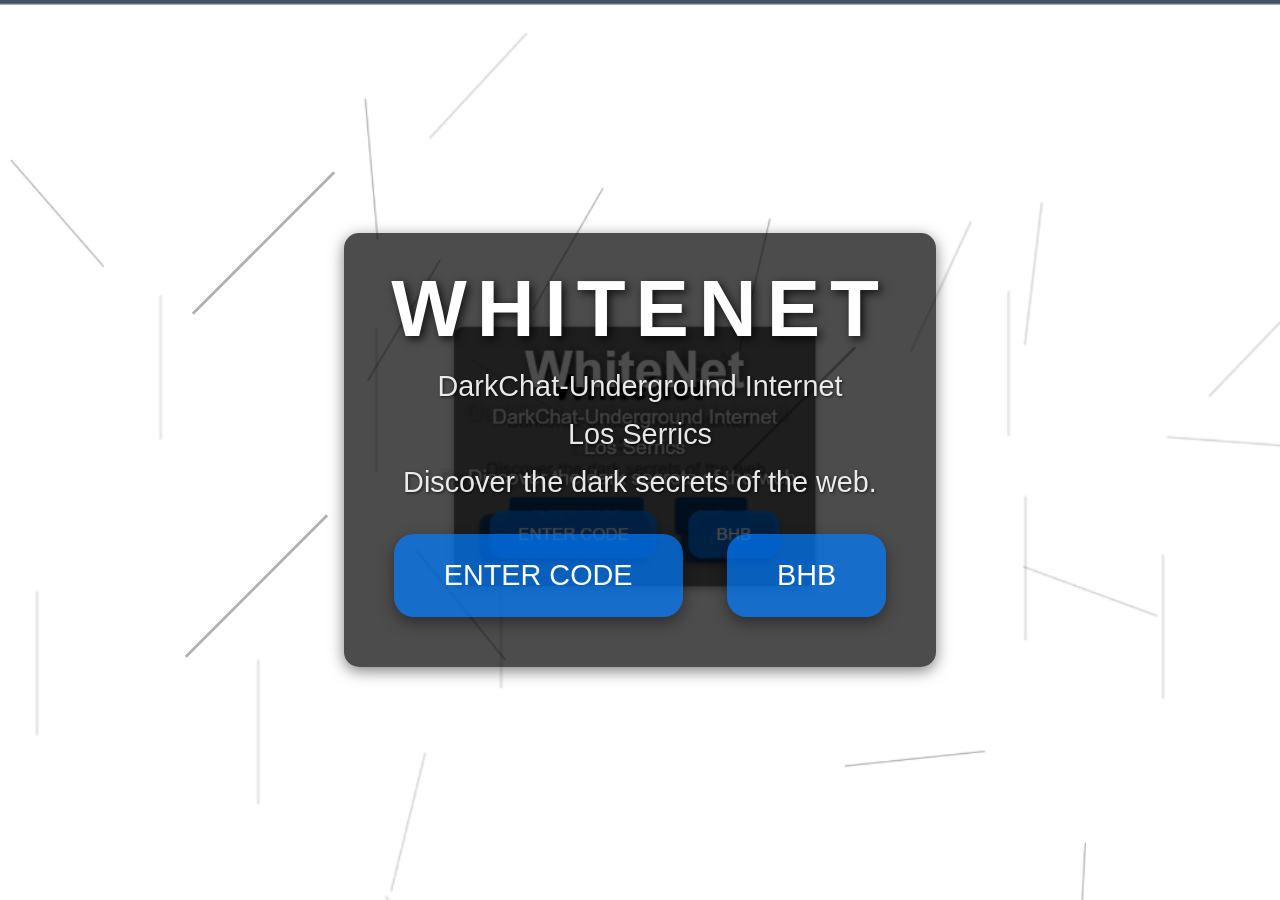
==== index.html @ e3087fae "Add files via upload" ====
<!DOCTYPE html>
<html lang="ru">
<head>
    <meta charset="UTF-8">
    <meta name="viewport" content="width=device-width, initial-scale=1.0">
    <title>WhiteNet</title>
    <link rel="stylesheet" href="styles.css">
</head>
<body>
    <div class="container">
        <h1>WhiteNet</h1>
        <p>DarkChat-Underground Internet</p>
        <p>Los Serrics</p>
        <p>Discover the dark secrets of the web.</p>
        <button id="enter-code">ENTER CODE</button>
        <button id="bhb">BHB</button>
    </div>
    <script src="scripts.js"></script>
</body>
</html>
---- styles.css ----
body {
    font-family: 'Arial', sans-serif;
    background-color: white;
    color: black;
    margin: 0;
    padding: 0;
    display: flex;
    justify-content: center;
    align-items: center;
    height: 100vh;
    flex-direction: column;
    overflow: hidden;
    position: relative;
    background-image: url('f689a0b9-d801-417b-a951-4ad7f2ab5796.png');
    background-size: cover;
    background-position: center;
    background-attachment: fixed;
}

.container {
    text-align: center;
    z-index: 1;
    color: white;
    padding: 30px;
    background: rgba(0, 0, 0, 0.7);
    border-radius: 15px;
    box-shadow: 0 4px 15px rgba(0, 0, 0, 0.5);
}

h1 {
    font-size: 5em;
    margin: 0;
    font-weight: bold;
    text-transform: uppercase;
    letter-spacing: 10px;
    color: #ffffff;
    text-shadow: 3px 3px 10px rgba(0, 0, 0, 0.8);
}

p {
    font-size: 1.8em;
    margin: 15px 0;
    color: rgba(255, 255, 255, 0.9);
    text-shadow: 1px 1px 3px rgba(0, 0, 0, 0.7);
}

button {
    margin: 20px;
    padding: 25px 50px;
    font-size: 1.8em;
    background-color: rgba(0, 123, 255, 0.7);
    color: white;
    border: none;
    cursor: pointer;
    border-radius: 20px;
    transition: background-color 0.3s, transform 0.3s;
    box-shadow: 0 6px 15px rgba(0, 0, 0, 0.4);
}

button:hover {
    background-color: rgba(0, 56, 139, 0.9);
    transform: translateY(-4px);
}

button:active {
    transform: translateY(2px);
}

.line {
    position: absolute;
    background-color: rgba(0, 0, 0, 0.3);
    width: 3px;
    height: 200px;
    animation: moveLine 6s infinite linear;
    transform-origin: center;
    transform: rotate(45deg);
}

@keyframes moveLine {
    0% {
        transform: translate(-50%, -50%) rotate(45deg);
    }
    25% {
        transform: translate(30%, -60%) rotate(-45deg);
    }
    50% {
        transform: translate(60%, 10%) rotate(90deg);
    }
    75% {
        transform: translate(-40%, 70%) rotate(180deg);
    }
    100% {
        transform: translate(-50%, -50%) rotate(45deg);
    }
}
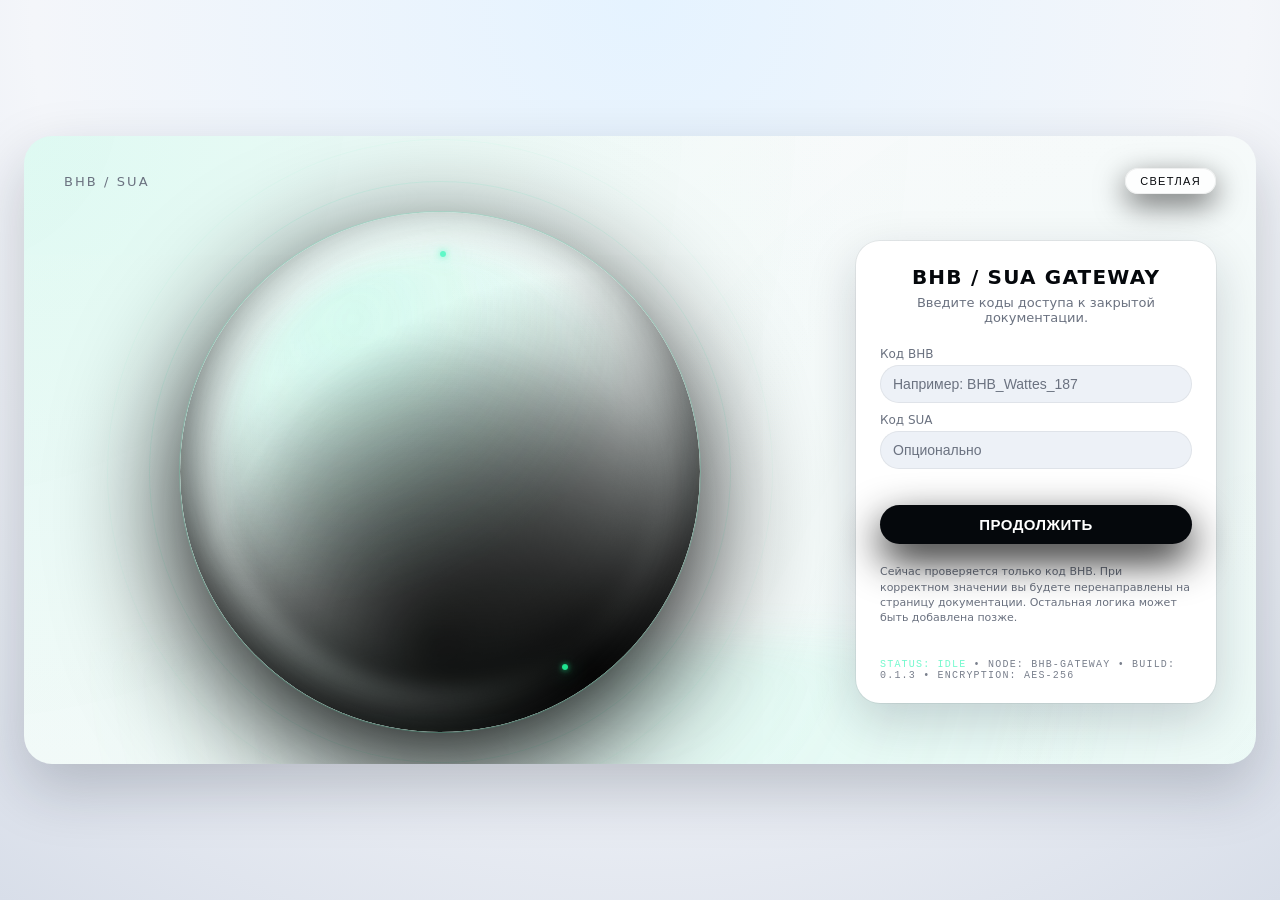
==== commit e67625b6: "Add files via upload" ====
--- a/index.html
+++ b/index.html
@@ -1,21 +1,79 @@
-
 <!DOCTYPE html>
 <html lang="ru">
 <head>
-    <meta charset="UTF-8">
-    <meta name="viewport" content="width=device-width, initial-scale=1.0">
-    <title>WhiteNet</title>
-    <link rel="stylesheet" href="styles.css">
+  <meta charset="UTF-8" />
+  <meta name="viewport" content="width=device-width, initial-scale=1.0" />
+  <title>BHB / SUA Gateway — Wire Earth</title>
+  <link rel="stylesheet" href="style.css" />
 </head>
 <body>
-    <div class="container">
-        <h1>WhiteNet</h1>
-        <p>DarkChat-Underground Internet</p>
-        <p>Los Serrics</p>
-        <p>Discover the dark secrets of the web.</p>
-        <button id="enter-code">ENTER CODE</button>
-        <button id="bhb">BHB</button>
+  <main class="page">
+    <div class="shell">
+      <div class="shell-header">
+        <div class="shell-logo">BHB / SUA</div>
+        <button class="theme-toggle" type="button" id="theme-toggle" aria-label="Переключить тему">
+          Тёмная
+        </button>
+      </div>
+      <div class="layout">
+        <div class="planet-wrap" aria-hidden="true">
+          <div class="planet-orbit">
+            <div class="planet-orbit-ring planet-orbit-ring--inner"></div>
+            <div class="planet-orbit-ring planet-orbit-ring--outer"></div>
+            <div class="planet-glow"></div>
+            <div class="planet planet--wire">
+              <div class="planet-wireframe">
+                <img src="img/wire1.png" alt="" class="planet-wireframe-layer planet-wireframe-layer--1" />
+                <img src="img/wire2.png" alt="" class="planet-wireframe-layer planet-wireframe-layer--2" />
+                <img src="img/wire3.png" alt="" class="planet-wireframe-layer planet-wireframe-layer--3" />
+              </div>
+              <div class="planet-scan"></div>
+              <div class="planet-satellites">
+                <div class="planet-satellite planet-satellite--1"></div>
+                <div class="planet-satellite planet-satellite--2"></div>
+              </div>
+              <div class="planet-wire-mask"></div>
+            </div>
+          </div>
+        </div>
+
+        <section class="panel" aria-label="Форма ввода кодов доступа BHB и SUA">
+          <header class="panel-header">
+            <h1>BHB / SUA Gateway</h1>
+            <p>Введите коды доступа к закрытой документации.</p>
+          </header>
+
+          <div class="field-group">
+            <div>
+              <label for="code-bhb">Код BHB</label>
+              <input id="code-bhb" type="text" placeholder="Например: BHB_Wattes_187" autocomplete="off" />
+            </div>
+            <div>
+              <label for="code-sua">Код SUA</label>
+              <input id="code-sua" type="text" placeholder="Опционально" autocomplete="off" />
+            </div>
+            <div class="error-text" id="code-error"></div>
+          </div>
+
+          <div class="btn-row">
+            <button class="primary" id="continue-btn" type="button">
+              Продолжить
+            </button>
+          </div>
+
+          <p class="hint">
+            Сейчас проверяется только код BHB. При корректном значении вы будете перенаправлены
+            на страницу документации. Остальная логика может быть добавлена позже.
+          </p>
+          <p class="sysline">
+            <span id="status-text">STATUS: idle</span>
+            • NODE: BHB-GATEWAY • BUILD: 0.1.3 • ENCRYPTION: AES-256
+          </p>
+        </section>
+      </div>
     </div>
-    <script src="scripts.js"></script>
+  </main>
+
+  <script src="script.js"></script>
 </body>
 </html>
--- a/style.css
+++ b/style.css
@@ -0,0 +1,587 @@
+*,
+*::before,
+*::after {
+  box-sizing: border-box;
+}
+
+:root {
+  --bg-page: #020405;
+  --bg-card: #050608;
+  --bg-input: #121318;
+  --text-main: #f7f7f7;
+  --text-muted: #8c8c8c;
+  --accent: #ffffff;
+  --border-subtle: rgba(255, 255, 255, 0.08);
+  --shadow-soft: 0 28px 80px rgba(0, 0, 0, 0.9);
+  --error: #ff4b4b;
+  --wire-color: #54f7c2;
+}
+
+body {
+  margin: 0;
+  min-height: 100vh;
+  font-family: system-ui, -apple-system, BlinkMacSystemFont, "SF Pro Text",
+    "Segoe UI", sans-serif;
+  background: radial-gradient(circle at top, #16191f 0, #050608 55%, #000 100%);
+  color: var(--text-main);
+}
+
+.page {
+  width: 100%;
+  min-height: 100vh;
+  display: flex;
+  align-items: center;
+  justify-content: center;
+  padding: 24px;
+}
+
+.shell {
+  position: relative;
+  width: 100%;
+  max-width: 1280px;
+  border-radius: 28px;
+  padding: 32px 40px;
+  background:
+    radial-gradient(circle at 0 0, rgba(84,247,194,0.06), transparent 60%),
+    radial-gradient(circle at 100% 100%, rgba(84,247,194,0.04), transparent 60%),
+    #050609;
+  box-shadow: var(--shadow-soft);
+  overflow: hidden;
+}
+
+.shell::before {
+  content: "";
+  position: absolute;
+  inset: -30%;
+  background:
+    radial-gradient(circle at 15% 15%, rgba(84,247,194,0.04), transparent 60%),
+    radial-gradient(circle at 85% 85%, rgba(255,255,255,0.02), transparent 60%);
+  opacity: 0.6;
+  pointer-events: none;
+}
+
+.layout {
+  position: relative;
+  display: flex;
+  align-items: center;
+  justify-content: space-between;
+  gap: 40px;
+  z-index: 1;
+}
+
+.planet-wrap {
+  flex: 1 1 0;
+  display: flex;
+  justify-content: center;
+  align-items: center;
+  min-width: 0;
+}
+
+.planet-orbit {
+  position: relative;
+  width: min(52vw, 520px);
+  aspect-ratio: 1 / 1;
+  border-radius: 50%;
+  display: flex;
+  align-items: center;
+  justify-content: center;
+}
+
+.planet-orbit-ring {
+  position: absolute;
+  inset: -6%;
+  border-radius: 50%;
+  border: 1px solid rgba(84, 247, 194, 0.12);
+}
+
+.planet-orbit-ring--outer {
+  inset: -14%;
+  opacity: 0.4;
+  transform: rotate(8deg);
+}
+
+.planet-glow {
+  position: absolute;
+  inset: 8%;
+  border-radius: 50%;
+  background:
+    radial-gradient(circle at 30% 15%, rgba(84,247,194,0.18), transparent 60%),
+    radial-gradient(circle at 50% 90%, rgba(0,0,0,0.9), transparent 70%);
+  filter: blur(10px);
+  opacity: 0.9;
+  pointer-events: none;
+}
+
+.planet {
+  position: relative;
+  width: 100%;
+  height: 100%;
+  border-radius: 50%;
+  overflow: hidden;
+  background: transparent;
+  box-shadow:
+    0 0 0 1px rgba(84,247,194,0.2),
+    0 40px 120px rgba(0,0,0,0.95);
+}
+
+/* Wireframe globe: три слоя одновременно, создают ощущение объёма */
+.planet--wire {
+  background: transparent;
+}
+
+.planet-wireframe {
+  position: absolute;
+  inset: -5%;
+  filter:
+    drop-shadow(0 0 8px rgba(84,247,194,0.9))
+    drop-shadow(0 0 24px rgba(84,247,194,0.45));
+  mix-blend-mode: screen;
+}
+
+.planet-wireframe-layer {
+  position: absolute;
+  inset: 0;
+  width: 100%;
+  height: 100%;
+  object-fit: contain;
+  object-position: center;
+  opacity: 0.4;
+  transform-origin: 50% 50%;
+  animation: spin-z 28s linear infinite;
+}
+
+.planet-wireframe-layer--2 {
+  opacity: 0.55;
+  animation-duration: 36s;
+}
+
+.planet-wireframe-layer--3 {
+  opacity: 0.75;
+  animation-duration: 46s;
+}
+
+@keyframes spin-z {
+  0%   { transform: rotate(0deg); }
+  100% { transform: rotate(360deg); }
+}
+
+.planet-wire-mask {
+  position: absolute;
+  inset: 0;
+  border-radius: 50%;
+  background:
+    radial-gradient(circle at 20% 15%, rgba(255,255,255,0.18), transparent 55%),
+    radial-gradient(circle at 80% 90%, rgba(0,0,0,0.95), transparent 65%);
+  mix-blend-mode: soft-light;
+  pointer-events: none;
+  box-shadow:
+    inset 0 24px 40px rgba(255,255,255,0.08),
+    inset 0 -36px 70px rgba(0,0,0,0.95);
+}
+
+/* Panel / form */
+.panel {
+  flex: 0 0 360px;
+  max-width: 380px;
+  background: var(--bg-card);
+  border-radius: 24px;
+  padding: 24px 24px 22px;
+  box-shadow:
+    0 18px 60px rgba(0, 0, 0, 0.85),
+    0 0 0 1px rgba(84,247,194,0.12);
+  display: flex;
+  flex-direction: column;
+  gap: 16px;
+}
+
+.panel-header {
+  text-align: center;
+}
+
+.panel-header h1 {
+  margin: 0 0 6px;
+  font-size: 20px;
+  letter-spacing: 0.06em;
+  text-transform: uppercase;
+}
+
+.panel-header p {
+  margin: 0;
+  font-size: 13px;
+  color: var(--text-muted);
+}
+
+.field-group {
+  margin-top: 6px;
+  display: flex;
+  flex-direction: column;
+  gap: 10px;
+}
+
+label {
+  display: block;
+  font-size: 12px;
+  margin-bottom: 4px;
+  color: var(--text-muted);
+}
+
+input[type="text"] {
+  width: 100%;
+  padding: 10px 12px;
+  border-radius: 999px;
+  border: 1px solid var(--border-subtle);
+  background: var(--bg-input);
+  color: var(--text-main);
+  font-size: 14px;
+  outline: none;
+  transition: border-color 0.18s ease, box-shadow 0.18s ease, background 0.18s ease;
+}
+
+input[type="text"]::placeholder {
+  color: var(--text-muted);
+}
+
+input[type="text"]:focus {
+  border-color: rgba(84,247,194,0.8);
+  box-shadow: 0 0 0 1px rgba(84,247,194,0.6);
+}
+
+input.input-error {
+  border-color: var(--error);
+  box-shadow: 0 0 0 1px rgba(255, 75, 75, 0.5);
+}
+
+.error-text {
+  font-size: 12px;
+  color: var(--error);
+  min-height: 0;
+  opacity: 0;
+  transform: translateY(-4px);
+  transition: opacity 0.18s ease, transform 0.18s ease;
+}
+
+.error-text.visible {
+  opacity: 1;
+  transform: translateY(0);
+}
+
+.btn-row {
+  margin-top: 10px;
+}
+
+button.primary {
+  width: 100%;
+  padding: 11px 14px;
+  border-radius: 999px;
+  border: none;
+  background: var(--accent);
+  color: #000;
+  font-size: 15px;
+  font-weight: 600;
+  cursor: pointer;
+  letter-spacing: 0.03em;
+  text-transform: uppercase;
+  box-shadow: 0 16px 40px rgba(0, 0, 0, 0.9);
+  transition: transform 0.15s ease, box-shadow 0.18s ease, background 0.18s ease;
+}
+
+button.primary:hover {
+  transform: translateY(-1px);
+  box-shadow: 0 20px 50px rgba(0, 0, 0, 1);
+}
+
+button.primary:active {
+  transform: translateY(1px);
+  box-shadow: 0 10px 26px rgba(0, 0, 0, 0.8);
+}
+
+.hint {
+  font-size: 11px;
+  color: var(--text-muted);
+  margin-top: 4px;
+  line-height: 1.4;
+}
+
+@media (max-width: 900px) {
+  .shell {
+    padding: 24px 20px;
+    border-radius: 24px;
+  }
+
+  .layout {
+    flex-direction: column;
+    align-items: center;
+  }
+
+  .planet-orbit {
+    width: min(70vw, 420px);
+  }
+
+  .panel {
+    width: 100%;
+    max-width: 420px;
+  }
+}
+
+@media (max-width: 520px) {
+  .page {
+    padding: 16px;
+  }
+
+  .shell {
+    padding: 20px 14px;
+    border-radius: 20px;
+  }
+
+  .planet-orbit {
+    width: min(80vw, 360px);
+  }
+}
+
+/* --- Shell header + theme toggle --- */
+.shell-header {
+  display: flex;
+  align-items: center;
+  justify-content: space-between;
+  margin-bottom: 18px;
+  position: relative;
+  z-index: 2;
+}
+
+.shell-logo {
+  font-size: 13px;
+  letter-spacing: 0.16em;
+  text-transform: uppercase;
+  color: var(--text-muted);
+}
+
+.theme-toggle {
+  border-radius: 999px;
+  border: 1px solid var(--border-subtle);
+  background: rgba(0, 0, 0, 0.35);
+  color: var(--text-main);
+  font-size: 11px;
+  letter-spacing: 0.12em;
+  text-transform: uppercase;
+  padding: 6px 14px;
+  cursor: pointer;
+  box-shadow: 0 10px 30px rgba(0,0,0,0.6);
+  backdrop-filter: blur(14px);
+  -webkit-backdrop-filter: blur(14px);
+  transition: background 0.18s ease, transform 0.15s ease, box-shadow 0.18s ease, border-color 0.18s ease;
+}
+
+.theme-toggle:hover {
+  background: rgba(255,255,255,0.06);
+  transform: translateY(-1px);
+  box-shadow: 0 12px 36px rgba(0,0,0,0.8);
+}
+
+.theme-toggle:active {
+  transform: translateY(0);
+  box-shadow: 0 6px 18px rgba(0,0,0,0.7);
+}
+
+/* --- Satellites around planet --- */
+.planet-satellites {
+  position: absolute;
+  inset: -6%;
+  pointer-events: none;
+}
+
+.planet-satellite {
+  position: absolute;
+  width: 6px;
+  height: 6px;
+  border-radius: 50%;
+  background: rgba(84,247,194,0.95);
+  box-shadow:
+    0 0 6px rgba(84,247,194,0.9),
+    0 0 18px rgba(84,247,194,0.6);
+  transform-origin: 50% 50%;
+}
+
+.planet-satellite--1 {
+  top: 12%;
+  left: 50%;
+  transform-origin: -40% 260%;
+  animation: orbit-sat-1 18s linear infinite;
+}
+
+.planet-satellite--2 {
+  bottom: 16%;
+  right: 28%;
+  transform-origin: 220% -60%;
+  animation: orbit-sat-2 26s linear infinite;
+}
+
+@keyframes orbit-sat-1 {
+  0%   { transform: rotate(0deg); }
+  100% { transform: rotate(360deg); }
+}
+
+@keyframes orbit-sat-2 {
+  0%   { transform: rotate(360deg); }
+  100% { transform: rotate(0deg); }
+}
+
+/* --- Scanning beam across the planet --- */
+.planet-scan {
+  position: absolute;
+  inset: -5%;
+  background:
+    linear-gradient(120deg,
+      transparent 0%,
+      rgba(84,247,194,0.06) 35%,
+      rgba(84,247,194,0.28) 50%,
+      rgba(84,247,194,0.06) 65%,
+      transparent 100%);
+  mix-blend-mode: screen;
+  opacity: 0;
+  transform: translateX(-70%);
+  pointer-events: none;
+  animation: planet-scan-pass 11s ease-in-out infinite;
+}
+
+@keyframes planet-scan-pass {
+  0%, 55% {
+    opacity: 0;
+    transform: translateX(-70%);
+  }
+  60% {
+    opacity: 1;
+  }
+  80% {
+    opacity: 1;
+    transform: translateX(40%);
+  }
+  90%, 100% {
+    opacity: 0;
+    transform: translateX(70%);
+  }
+}
+
+/* --- Micro animations for form --- */
+input[type="text"] {
+  transition: border-color 0.18s ease, box-shadow 0.18s ease, background 0.18s ease, transform 0.12s ease;
+}
+
+input[type="text"]:focus {
+  border-color: rgba(84,247,194,0.8);
+  box-shadow: 0 0 0 1px rgba(84,247,194,0.6), 0 0 18px rgba(84,247,194,0.15);
+  background: #090b10;
+  transform: translateY(-0.5px);
+}
+
+button.primary {
+  position: relative;
+  overflow: hidden;
+}
+
+button.primary::after {
+  content: "";
+  position: absolute;
+  inset: 0;
+  background: radial-gradient(circle at 0% 50%, rgba(0,0,0,0.08), transparent 60%);
+  opacity: 0;
+  pointer-events: none;
+  transition: opacity 0.2s ease;
+}
+
+button.primary:hover::after {
+  opacity: 1;
+}
+
+button.primary:hover {
+  transform: translateY(-1px);
+}
+
+button.primary:active {
+  transform: translateY(1px);
+}
+
+/* --- System status line --- */
+.sysline {
+  margin: 6px 0 0;
+  font-family: "SF Mono", ui-monospace, Menlo, Monaco, Consolas, "Liberation Mono", "Courier New", monospace;
+  font-size: 10px;
+  letter-spacing: 0.12em;
+  text-transform: uppercase;
+  color: var(--text-muted);
+  opacity: 0.9;
+}
+
+#status-text {
+  color: rgba(84,247,194,0.9);
+}
+
+/* --- Extra gradient on container edges --- */
+.shell::after {
+  content: "";
+  position: absolute;
+  left: -20%;
+  right: -20%;
+  bottom: -40%;
+  height: 60%;
+  background:
+    radial-gradient(circle at 50% 0, rgba(84,247,194,0.22), transparent 60%);
+  opacity: 0.6;
+  pointer-events: none;
+  filter: blur(20px);
+}
+
+/* --- Light theme overrides --- */
+body[data-theme="light"] {
+  --bg-page: #f4f6fa;
+  --bg-card: #ffffff;
+  --bg-input: #edf1f7;
+  --text-main: #05080c;
+  --text-muted: #6b7280;
+  --accent: #05080c;
+  --border-subtle: rgba(0, 0, 0, 0.06);
+  --shadow-soft: 0 24px 60px rgba(15, 23, 42, 0.22);
+}
+
+body[data-theme="light"] .page {
+  background: radial-gradient(circle at top, #e5f3ff 0, #f4f6fa 55%, #d8dee9 100%);
+}
+
+body[data-theme="light"] .shell {
+  background:
+    radial-gradient(circle at 0 0, rgba(84,247,194,0.14), transparent 60%),
+    radial-gradient(circle at 100% 100%, rgba(84,247,194,0.08), transparent 60%),
+    #f9fafb;
+}
+
+body[data-theme="light"] .panel {
+  box-shadow:
+    0 18px 50px rgba(15,23,42,0.18),
+    0 0 0 1px rgba(15,23,42,0.06);
+}
+
+body[data-theme="light"] .theme-toggle {
+  background: rgba(255,255,255,0.8);
+}
+
+body[data-theme="light"] .hint,
+body[data-theme="light"] .sysline {
+  color: var(--text-muted);
+}
+
+body[data-theme="light"] button.primary {
+  background: #05080c;
+  color: #ffffff;
+}
+
+body[data-theme="light"] button.primary::after {
+  background: radial-gradient(circle at 0% 50%, rgba(255,255,255,0.09), transparent 60%);
+}
+
+body[data-theme="light"] input[type="text"] {
+  background: var(--bg-input);
+  color: var(--text-main);
+}
+
+body[data-theme="light"] input[type="text"]::placeholder {
+  color: var(--text-muted);
+}
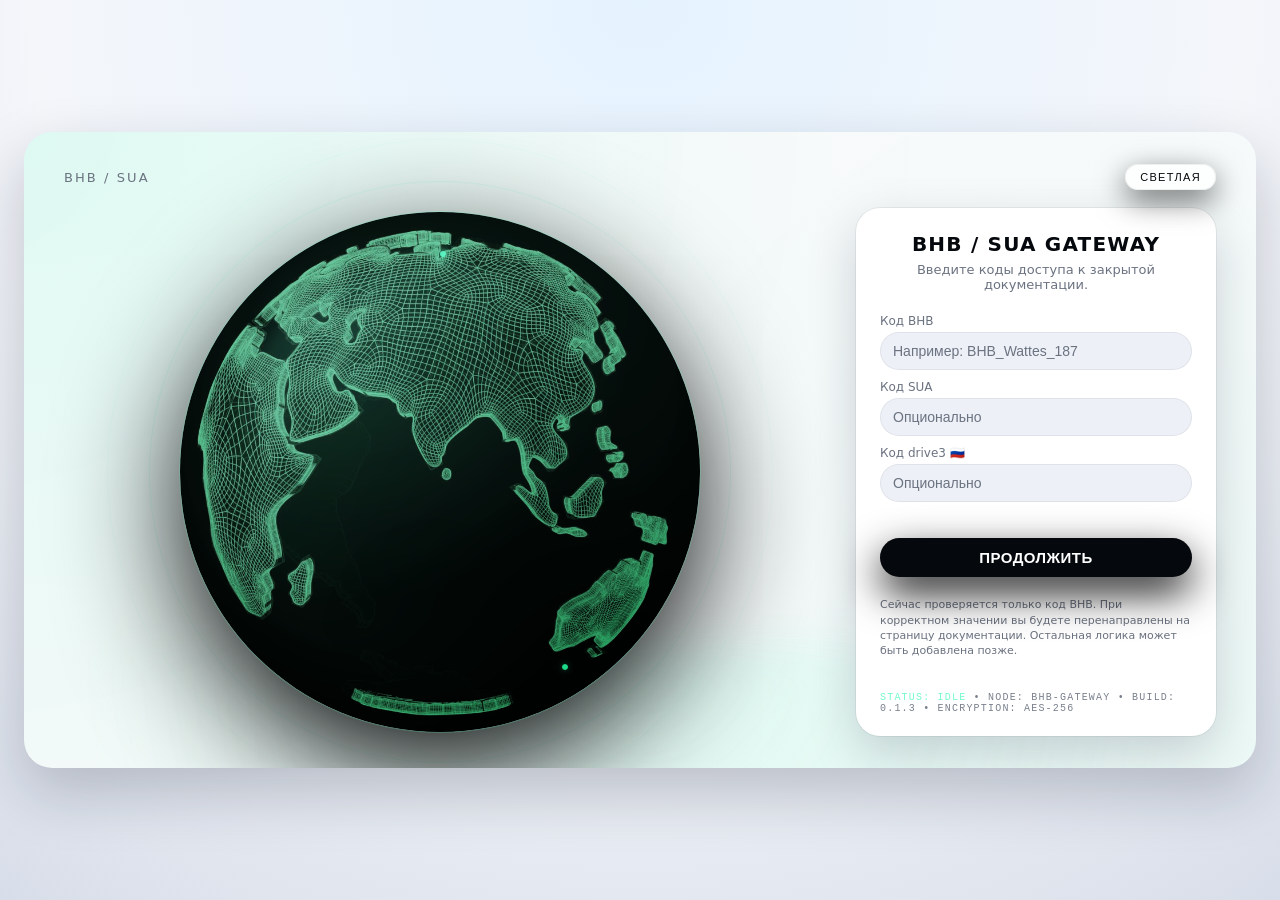
==== commit 372b46ef: "Add files via upload" ====
--- a/index.html
+++ b/index.html
@@ -15,6 +15,7 @@
           Тёмная
         </button>
       </div>
+
       <div class="layout">
         <div class="planet-wrap" aria-hidden="true">
           <div class="planet-orbit">
@@ -23,9 +24,9 @@
             <div class="planet-glow"></div>
             <div class="planet planet--wire">
               <div class="planet-wireframe">
-                <img src="img/wire1.png" alt="" class="planet-wireframe-layer planet-wireframe-layer--1" />
-                <img src="img/wire2.png" alt="" class="planet-wireframe-layer planet-wireframe-layer--2" />
-                <img src="img/wire3.png" alt="" class="planet-wireframe-layer planet-wireframe-layer--3" />
+                <img src="[data-uri]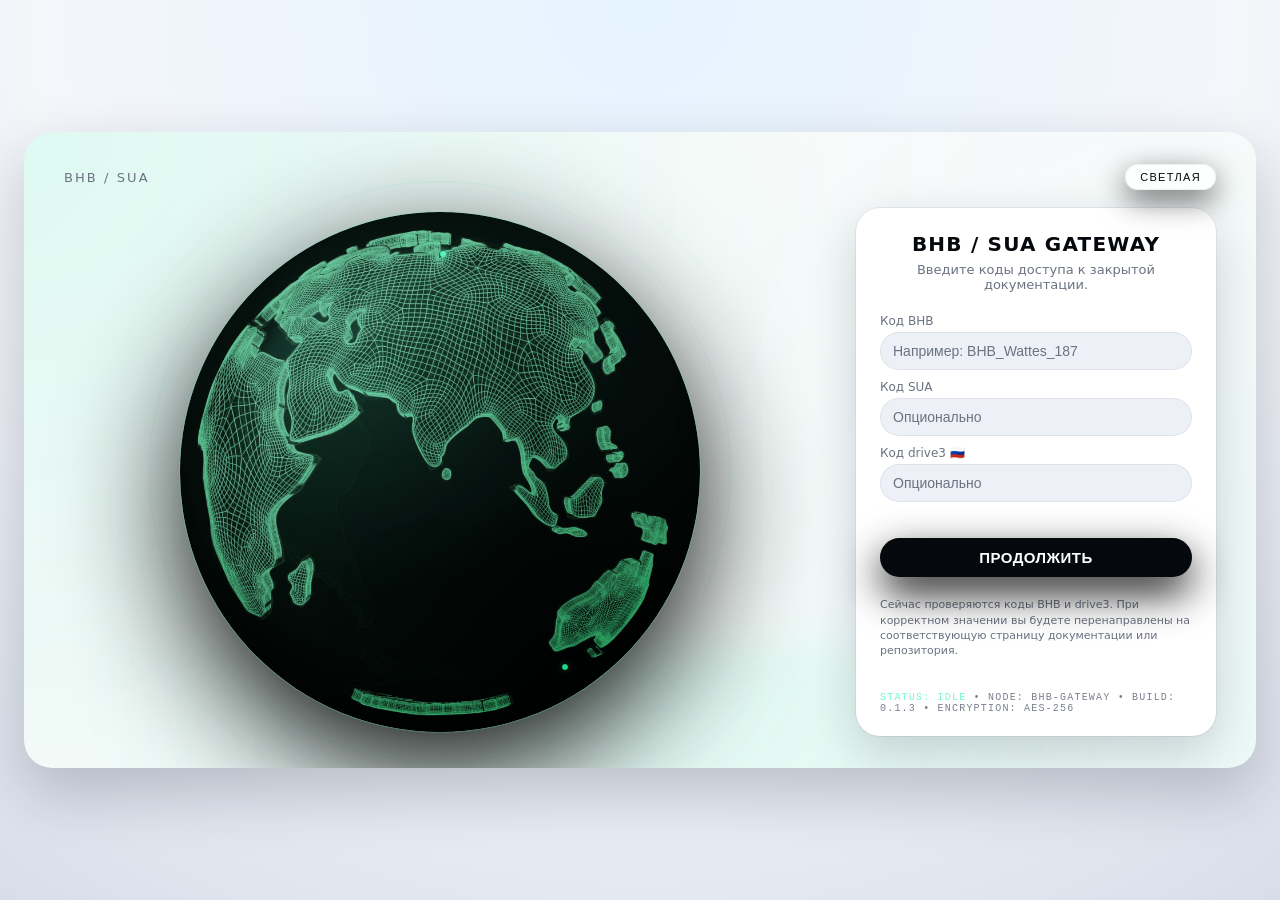
==== commit 0fb81416: "Add files via upload" ====
--- a/index.html
+++ b/index.html
@@ -70,8 +70,8 @@
           </div>
 
           <p class="hint">
-            Сейчас проверяется только код BHB. При корректном значении вы будете перенаправлены
-            на страницу документации. Остальная логика может быть добавлена позже.
+            Сейчас проверяются коды BHB и drive3. При корректном значении вы будете перенаправлены
+            на соответствующую страницу документации или репозитория.
           </p>
 
           <p class="sysline">
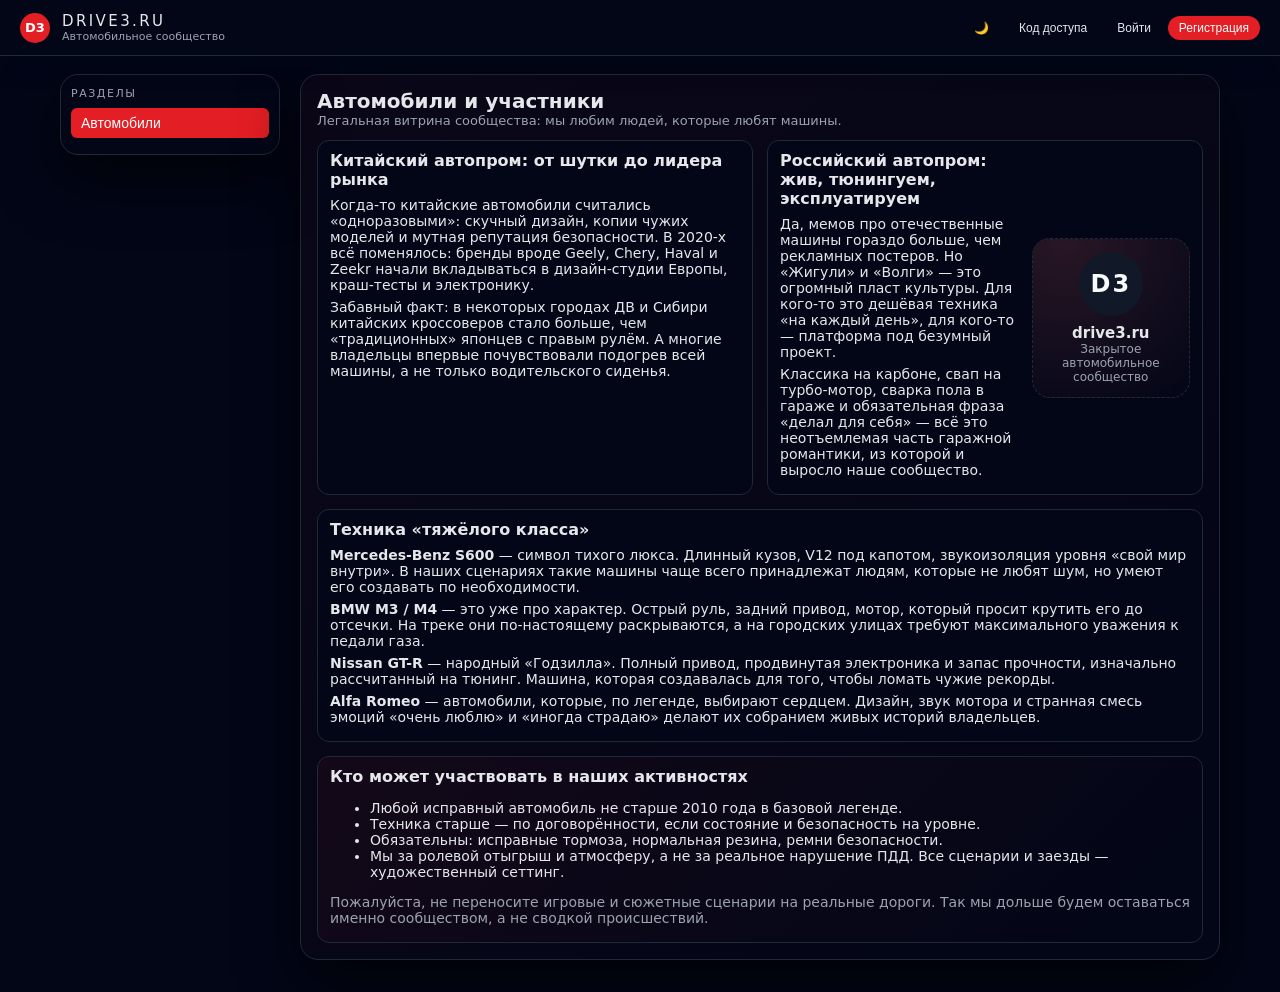
==== commit 6f1aa5da: "Add files via upload" ====
--- a/index.html
+++ b/index.html
@@ -1,88 +1,467 @@
 <!DOCTYPE html>
 <html lang="ru">
 <head>
-  <meta charset="UTF-8" />
-  <meta name="viewport" content="width=device-width, initial-scale=1.0" />
-  <title>BHB / SUA Gateway — Wire Earth</title>
-  <link rel="stylesheet" href="style.css" />
+  <meta charset="UTF-8">
+  <title>drive3.ru — автомобильное сообщество</title>
+  <meta name="viewport" content="width=device-width, initial-scale=1.0">
+  <link rel="stylesheet" href="styles.css">
 </head>
-<body>
-  <main class="page">
-    <div class="shell">
-      <div class="shell-header">
-        <div class="shell-logo">BHB / SUA</div>
-        <button class="theme-toggle" type="button" id="theme-toggle" aria-label="Переключить тему">
-          Тёмная
+<body class="theme-dark">
+<div class="app-shell">
+
+  <!-- Верхняя панель -->
+  <header class="topbar">
+    <div class="topbar-left">
+      <div class="logo-badge">D3</div>
+      <div class="topbar-title">
+        <div class="brand-name">drive3.ru</div>
+        <div class="brand-tagline">Автомобильное сообщество</div>
+      </div>
+    </div>
+    <div class="topbar-right">
+      <button id="theme-toggle" class="btn btn-ghost btn-xs" aria-label="Переключить тему">
+        <span id="theme-toggle-icon">🌙</span>
+      </button>
+      <button id="access-code-btn" class="btn btn-ghost btn-xs">Код доступа</button>
+      <div id="auth-anon" class="auth-block">
+        <button id="login-open" class="btn btn-ghost btn-xs">Войти</button>
+        <button id="register-open" class="btn btn-primary btn-xs">Регистрация</button>
+      </div>
+      <div id="auth-user" class="auth-block hidden">
+        <span id="auth-username" class="auth-username"></span>
+        <button id="logout-btn" class="btn btn-ghost btn-xs">Выйти</button>
+      </div>
+    </div>
+  </header>
+
+  <div class="layout">
+    <!-- Левое меню -->
+    <aside class="sidebar">
+      <div class="sidebar-section">
+        <div class="sidebar-caption">Разделы</div>
+
+        <button class="nav-item nav-item-active" data-page="cars" id="nav-cars">
+          Автомобили
         </button>
-      </div>
-
-      <div class="layout">
-        <div class="planet-wrap" aria-hidden="true">
-          <div class="planet-orbit">
-            <div class="planet-orbit-ring planet-orbit-ring--inner"></div>
-            <div class="planet-orbit-ring planet-orbit-ring--outer"></div>
-            <div class="planet-glow"></div>
-            <div class="planet planet--wire">
-              <div class="planet-wireframe">
-                <img src="[data-uri]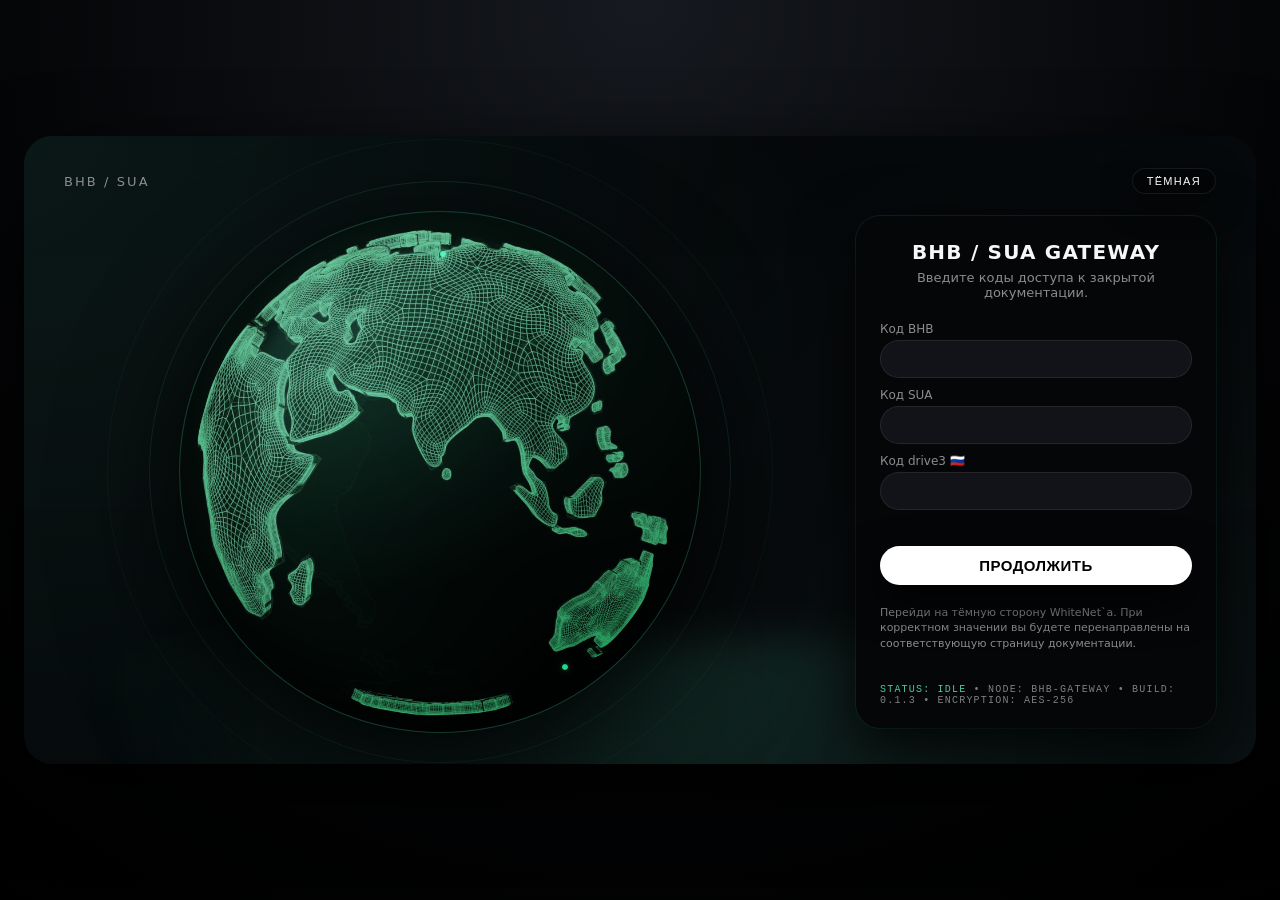
==== commit 6a7756d9: "Add files via upload" ====
--- a/index.html
+++ b/index.html
@@ -1,467 +1,88 @@
 <!DOCTYPE html>
 <html lang="ru">
 <head>
-  <meta charset="UTF-8">
-  <title>drive3.ru — автомобильное сообщество</title>
-  <meta name="viewport" content="width=device-width, initial-scale=1.0">
-  <link rel="stylesheet" href="styles.css">
+  <meta charset="UTF-8" />
+  <meta name="viewport" content="width=device-width, initial-scale=1.0" />
+  <title>BHB / SUA Gateway — Wire Earth</title>
+  <link rel="stylesheet" href="style.css" />
 </head>
-<body class="theme-dark">
-<div class="app-shell">
-
-  <!-- Верхняя панель -->
-  <header class="topbar">
-    <div class="topbar-left">
-      <div class="logo-badge">D3</div>
-      <div class="topbar-title">
-        <div class="brand-name">drive3.ru</div>
-        <div class="brand-tagline">Автомобильное сообщество</div>
-      </div>
-    </div>
-    <div class="topbar-right">
-      <button id="theme-toggle" class="btn btn-ghost btn-xs" aria-label="Переключить тему">
-        <span id="theme-toggle-icon">🌙</span>
-      </button>
-      <button id="access-code-btn" class="btn btn-ghost btn-xs">Код доступа</button>
-      <div id="auth-anon" class="auth-block">
-        <button id="login-open" class="btn btn-ghost btn-xs">Войти</button>
-        <button id="register-open" class="btn btn-primary btn-xs">Регистрация</button>
-      </div>
-      <div id="auth-user" class="auth-block hidden">
-        <span id="auth-username" class="auth-username"></span>
-        <button id="logout-btn" class="btn btn-ghost btn-xs">Выйти</button>
-      </div>
-    </div>
-  </header>
-
-  <div class="layout">
-    <!-- Левое меню -->
-    <aside class="sidebar">
-      <div class="sidebar-section">
-        <div class="sidebar-caption">Разделы</div>
-
-        <button class="nav-item nav-item-active" data-page="cars" id="nav-cars">
-          Автомобили
-        </button>
-
-        <button class="nav-item nav-secret hidden" data-page="community" id="nav-community">
-          Сообщество
-          <span class="nav-dot"></span>
-        </button>
-
-        <button class="nav-item nav-secret hidden" data-page="org" id="nav-org">
-          Организация
-          <span class="nav-dot"></span>
-        </button>
-
-        <button class="nav-item nav-secret hidden" data-page="earn" id="nav-earn">
-          Заработок
-          <span class="nav-dot"></span>
+<body>
+  <main class="page">
+    <div class="shell">
+      <div class="shell-header">
+        <div class="shell-logo">BHB / SUA</div>
+        <button class="theme-toggle" type="button" id="theme-toggle" aria-label="Переключить тему">
+          Тёмная
         </button>
       </div>
-    </aside>
 
-    <!-- Основной контент -->
-    <main class="main">
-
-      <!-- Автомобили -->
-      <section id="page-cars" class="page page-active">
-        <div class="card">
-          <header class="card-header">
-            <div>
-              <h2>Автомобили и участники</h2>
-              <div class="card-subtitle">
-                Легальная витрина сообщества: мы любим людей, которые любят машины.
+      <div class="layout">
+        <div class="planet-wrap" aria-hidden="true">
+          <div class="planet-orbit">
+            <div class="planet-orbit-ring planet-orbit-ring--inner"></div>
+            <div class="planet-orbit-ring planet-orbit-ring--outer"></div>
+            <div class="planet-glow"></div>
+            <div class="planet planet--wire">
+              <div class="planet-wireframe">
+                <img src="[data-uri]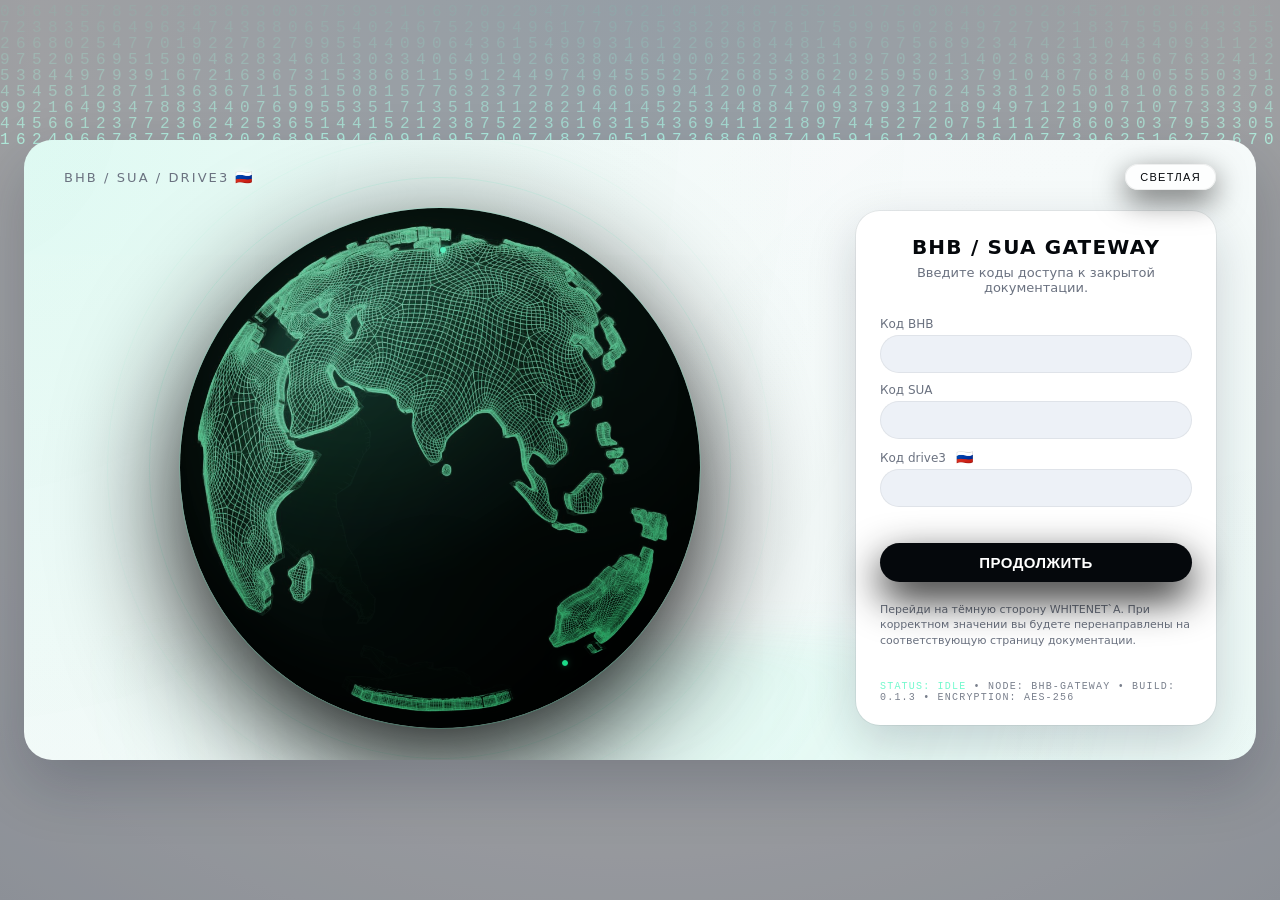
==== commit 8581d4b4: "Add files via upload" ====
--- a/index.html
+++ b/index.html
@@ -1,88 +1,131 @@
 <!DOCTYPE html>
 <html lang="ru">
-<head>
-  <meta charset="UTF-8" />
-  <meta name="viewport" content="width=device-width, initial-scale=1.0" />
-  <title>BHB / SUA Gateway — Wire Earth</title>
-  <link rel="stylesheet" href="style.css" />
-</head>
-<body>
-  <main class="page">
-    <div class="shell">
-      <div class="shell-header">
-        <div class="shell-logo">BHB / SUA</div>
-        <button class="theme-toggle" type="button" id="theme-toggle" aria-label="Переключить тему">
-          Тёмная
-        </button>
-      </div>
+  <head>
+    <meta charset="UTF-8" />
+    <meta name="viewport" content="width=device-width, initial-scale=1.0" />
+    <title>BHB / SUA Gateway — Wire Earth</title>
+    <link rel="stylesheet" href="style.css" />
+  </head>
+  <body>
+    <main class="page">
+      <canvas id="code-rain" aria-hidden="true"></canvas>
 
-      <div class="layout">
-        <div class="planet-wrap" aria-hidden="true">
-          <div class="planet-orbit">
-            <div class="planet-orbit-ring planet-orbit-ring--inner"></div>
-            <div class="planet-orbit-ring planet-orbit-ring--outer"></div>
-            <div class="planet-glow"></div>
-            <div class="planet planet--wire">
-              <div class="planet-wireframe">
-                <img src="[data-uri]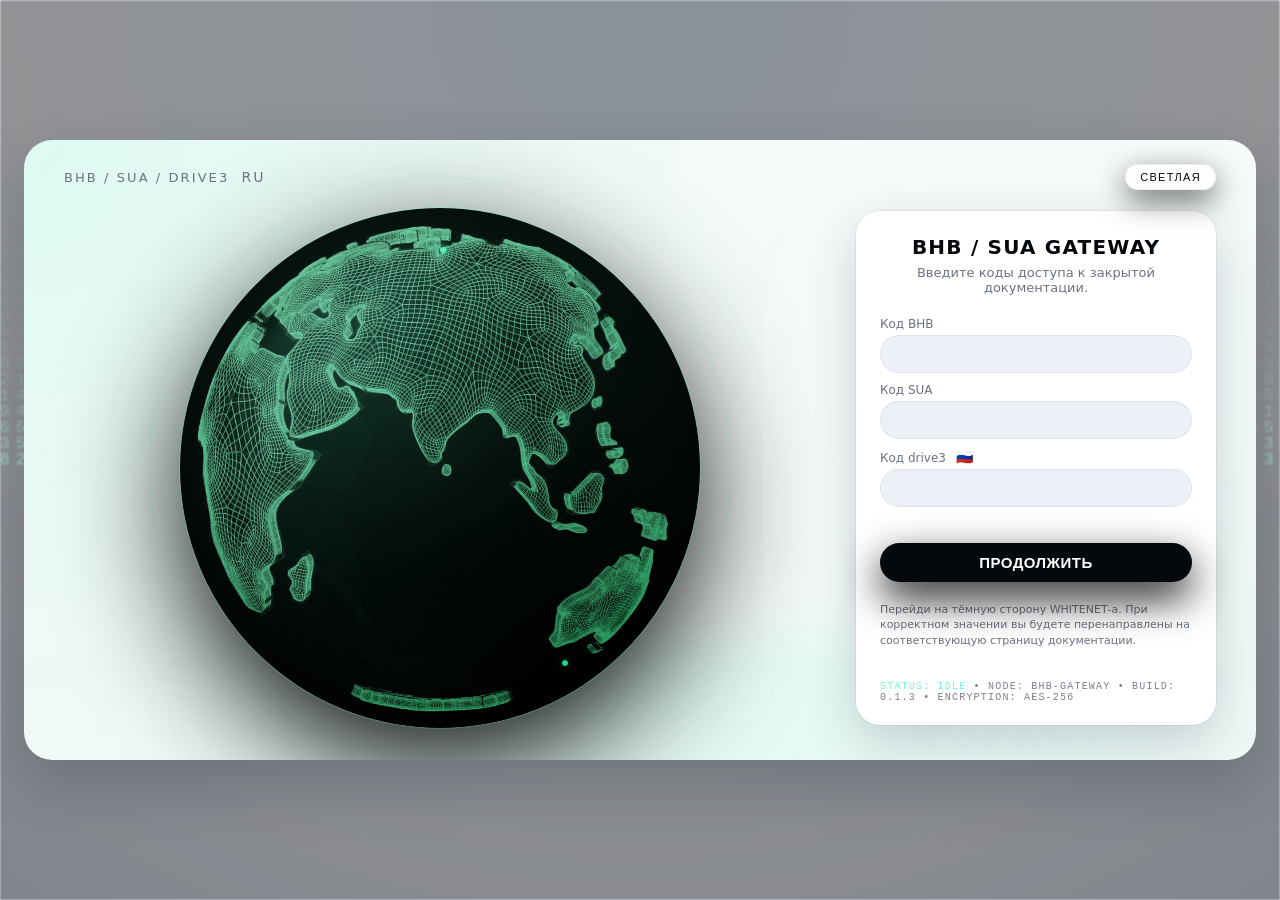
==== commit e7d34519: "Add files via upload" ====
--- a/index.html
+++ b/index.html
@@ -3,7 +3,7 @@
   <head>
     <meta charset="UTF-8" />
     <meta name="viewport" content="width=device-width, initial-scale=1.0" />
-    <title>BHB / SUA Gateway — Wire Earth</title>
+    <title>BHB / SUA Gateway</title>
     <link rel="stylesheet" href="style.css" />
   </head>
   <body>
@@ -12,14 +12,14 @@
 
       <div class="shell">
         <div class="shell-header">
-          <div class="shell-logo">BHB / SUA / DRIVE3<span class="flag-ru" aria-hidden="true">🇷🇺</span></div>
+          <div class="shell-logo">BHB / SUA / DRIVE3 <span class="flag-ru">RU</span></div>
           <button
             class="theme-toggle"
             type="button"
             id="theme-toggle"
             aria-label="Переключить тему"
           >
-            Тёмная
+            ТЁМНАЯ
           </button>
         </div>
 
@@ -32,39 +32,21 @@
 
               <div class="planet planet--wire">
                 <div class="planet-wireframe">
-                  <img
-                    src="[data-uri]